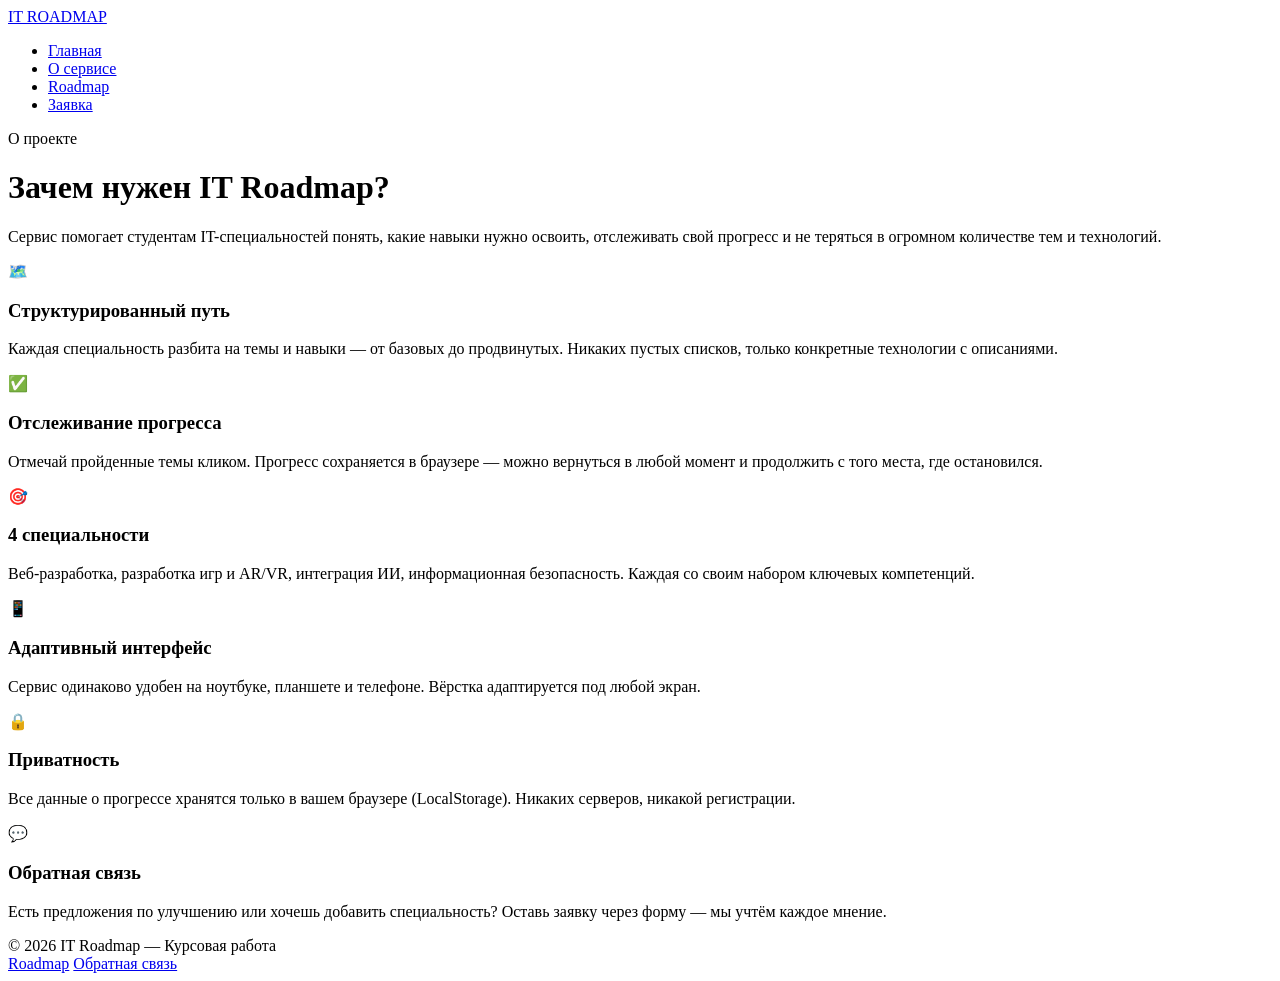
==== college-roadmap/about.html @ 01bc089f ""feat: реализовать полноценный IT-роадмап для студентов колледжа" Описание изменений:  Добавлены все" ====
<!DOCTYPE html>
<html lang="ru">
<head>
  <meta charset="UTF-8">
  <meta name="viewport" content="width=device-width, initial-scale=1.0">
  <title>О сервисе — IT Roadmap</title>
  <link rel="stylesheet" href="css/style.css">
</head>
<body>

<div class="glow-orb glow-1"></div>
<div class="glow-orb glow-2"></div>

<nav class="navbar">
  <a href="index.html" class="nav-logo"><span class="dot"></span>IT ROADMAP</a>
  <ul class="nav-links">
    <li><a href="index.html">Главная</a></li>
    <li><a href="about.html">О сервисе</a></li>
    <li><a href="roadmap.html">Roadmap</a></li>
    <li><a href="form.html">Заявка</a></li>
  </ul>
  <div class="nav-burger"><span></span><span></span><span></span></div>
</nav>

<main class="page">

  <div class="about-hero">
    <div class="section-label">О проекте</div>
    <h1>Зачем нужен IT Roadmap?</h1>
    <p>Сервис помогает студентам IT-специальностей понять, какие навыки нужно освоить, отслеживать свой прогресс и не теряться в огромном количестве тем и технологий.</p>
  </div>

  <div class="about-cards">

    <div class="about-card fade-up">
      <div class="about-card-icon">🗺️</div>
      <h3>Структурированный путь</h3>
      <p>Каждая специальность разбита на темы и навыки — от базовых до продвинутых. Никаких пустых списков, только конкретные технологии с описаниями.</p>
    </div>

    <div class="about-card fade-up">
      <div class="about-card-icon">✅</div>
      <h3>Отслеживание прогресса</h3>
      <p>Отмечай пройденные темы кликом. Прогресс сохраняется в браузере — можно вернуться в любой момент и продолжить с того места, где остановился.</p>
    </div>

    <div class="about-card fade-up">
      <div class="about-card-icon">🎯</div>
      <h3>4 специальности</h3>
      <p>Веб-разработка, разработка игр и AR/VR, интеграция ИИ, информационная безопасность. Каждая со своим набором ключевых компетенций.</p>
    </div>

    <div class="about-card fade-up">
      <div class="about-card-icon">📱</div>
      <h3>Адаптивный интерфейс</h3>
      <p>Сервис одинаково удобен на ноутбуке, планшете и телефоне. Вёрстка адаптируется под любой экран.</p>
    </div>

    <div class="about-card fade-up">
      <div class="about-card-icon">🔒</div>
      <h3>Приватность</h3>
      <p>Все данные о прогрессе хранятся только в вашем браузере (LocalStorage). Никаких серверов, никакой регистрации.</p>
    </div>

    <div class="about-card fade-up">
      <div class="about-card-icon">💬</div>
      <h3>Обратная связь</h3>
      <p>Есть предложения по улучшению или хочешь добавить специальность? Оставь заявку через форму — мы учтём каждое мнение.</p>
    </div>

  </div>

</main>

<footer style="border-top:1px solid var(--border)">
  <div class="site-footer">
    <span class="footer-text">© 2026 IT Roadmap — Курсовая работа</span>
    <div class="footer-links">
      <a href="roadmap.html">Roadmap</a>
      <a href="form.html">Обратная связь</a>
    </div>
  </div>
</footer>

<script src="js/main.js"></script>
</body>
</html>
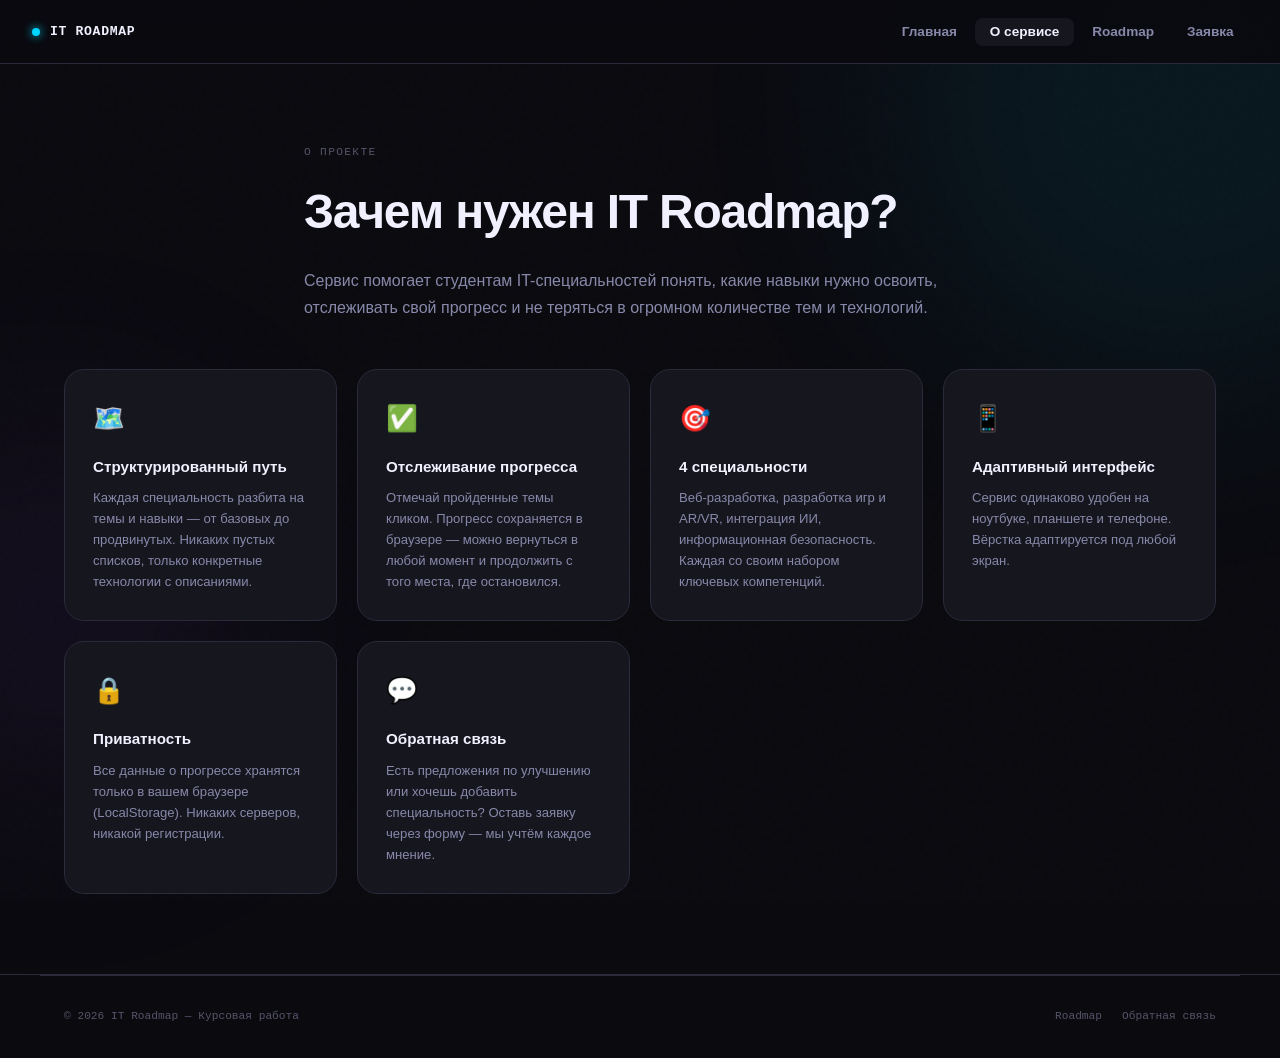
==== commit f1e56e79: "Fix asset paths and update comments in Russian" ====
--- a/college-roadmap/about.html
+++ b/college-roadmap/about.html
@@ -4,7 +4,7 @@
   <meta charset="UTF-8">
   <meta name="viewport" content="width=device-width, initial-scale=1.0">
   <title>О сервисе — IT Roadmap</title>
-  <link rel="stylesheet" href="css/style.css">
+  <link rel="stylesheet" href="/css/style.css">
 </head>
 <body>
 
@@ -82,6 +82,6 @@
   </div>
 </footer>
 
-<script src="js/main.js"></script>
+<script src="/js/main.js"></script>
 </body>
 </html>
--- a/css/style.css
+++ b/css/style.css
@@ -0,0 +1,185 @@
+@import url('https://fonts.googleapis.com/css2?family=Space+Mono:wght@400;700&family=Syne:wght@400;600;700;800&display=swap');
+
+:root {
+  --bg-base:      #0a0a0f;
+  --bg-surface:   #111118;
+  --bg-card:      #16161f;
+  --bg-card-hover:#1c1c28;
+  --border:       #2a2a3a;
+  --border-glow:  #3a3a55;
+  --text-primary:   #f0f0ff;
+  --text-secondary: #8888aa;
+  --text-muted:     #55556a;
+  --accent-web:      #00d4ff;
+  --accent-game:     #ff6b35;
+  --accent-ai:       #a855f7;
+  --accent-security: #22c55e;
+  --font-display: 'Syne', sans-serif;
+  --font-mono:    'Space Mono', monospace;
+  --radius: 12px;
+  --radius-lg: 20px;
+  --transition: 0.22s cubic-bezier(0.4,0,0.2,1);
+}
+
+*,*::before,*::after{box-sizing:border-box;margin:0;padding:0}
+html{scroll-behavior:smooth}
+body{background:var(--bg-base);color:var(--text-primary);font-family:var(--font-display);line-height:1.6;min-height:100vh;overflow-x:hidden}
+a{color:inherit;text-decoration:none}
+ul{list-style:none}
+
+body::before{content:'';position:fixed;inset:0;background-image:url("data:image/svg+xml,%3Csvg viewBox='0 0 200 200' xmlns='http://www.w3.org/2000/svg'%3E%3Cfilter id='n'%3E%3CfeTurbulence type='fractalNoise' baseFrequency='0.9' numOctaves='4'/%3E%3C/filter%3E%3Crect width='100%25' height='100%25' filter='url(%23n)' opacity='0.04'/%3E%3C/svg%3E");pointer-events:none;z-index:0;opacity:.4}
+
+.glow-orb{position:fixed;border-radius:50%;filter:blur(120px);pointer-events:none;z-index:0;opacity:.07}
+.glow-1{width:600px;height:600px;background:var(--accent-web);top:-200px;right:-200px}
+.glow-2{width:400px;height:400px;background:var(--accent-ai);bottom:10%;left:-150px}
+
+/* NAV */
+.navbar{position:fixed;top:0;left:0;right:0;z-index:100;display:flex;align-items:center;justify-content:space-between;padding:0 2rem;height:64px;background:rgba(10,10,15,.88);backdrop-filter:blur(20px);-webkit-backdrop-filter:blur(20px);border-bottom:1px solid var(--border)}
+.nav-logo{font-family:var(--font-mono);font-size:.82rem;font-weight:700;letter-spacing:.05em;display:flex;align-items:center;gap:10px}
+.nav-logo .dot{width:8px;height:8px;border-radius:50%;background:var(--accent-web);box-shadow:0 0 10px var(--accent-web);animation:pulse 2s ease-in-out infinite}
+@keyframes pulse{0%,100%{opacity:1;transform:scale(1)}50%{opacity:.5;transform:scale(.8)}}
+.nav-links{display:flex;align-items:center;gap:.25rem}
+.nav-links a{padding:.4rem .9rem;border-radius:8px;font-size:.85rem;font-weight:600;color:var(--text-secondary);transition:color var(--transition),background var(--transition)}
+.nav-links a:hover,.nav-links a.active{color:var(--text-primary);background:var(--bg-card)}
+.nav-burger{display:none;flex-direction:column;gap:5px;cursor:pointer;padding:6px}
+.nav-burger span{display:block;width:22px;height:2px;background:var(--text-secondary);border-radius:2px;transition:var(--transition)}
+
+.page{padding-top:64px;min-height:100vh;position:relative;z-index:1}
+.container{max-width:1200px;margin:0 auto;padding:0 1.5rem}
+
+/* HERO */
+.hero{padding:6rem 1.5rem 4rem;text-align:center;max-width:1200px;margin:0 auto}
+.hero-badge{display:inline-flex;align-items:center;gap:8px;padding:6px 16px;border:1px solid var(--border);border-radius:100px;font-family:var(--font-mono);font-size:.72rem;color:var(--text-muted);letter-spacing:.08em;margin-bottom:2rem;background:var(--bg-surface)}
+.hero h1{font-size:clamp(2.8rem,6vw,5rem);font-weight:800;line-height:1.05;letter-spacing:-.03em;margin-bottom:1.5rem}
+.hero h1 .accent{background:linear-gradient(135deg,var(--accent-web),var(--accent-ai));-webkit-background-clip:text;-webkit-text-fill-color:transparent;background-clip:text}
+.hero-desc{font-size:1.05rem;color:var(--text-secondary);max-width:520px;margin:0 auto 3rem}
+.hero-cta{display:flex;gap:1rem;justify-content:center;flex-wrap:wrap}
+
+/* BUTTONS */
+.btn{display:inline-flex;align-items:center;gap:8px;padding:.75rem 1.75rem;border-radius:var(--radius);font-family:var(--font-display);font-size:.9rem;font-weight:700;cursor:pointer;border:none;transition:all var(--transition);letter-spacing:.02em}
+.btn-primary{background:var(--text-primary);color:var(--bg-base)}
+.btn-primary:hover{background:#fff;transform:translateY(-2px);box-shadow:0 8px 24px rgba(240,240,255,.15)}
+.btn-outline{background:transparent;color:var(--text-secondary);border:1px solid var(--border)}
+.btn-outline:hover{color:var(--text-primary);border-color:var(--border-glow);background:var(--bg-card);transform:translateY(-2px)}
+
+/* STATS */
+.stats-row{display:flex;gap:2.5rem;padding:2.5rem 1.5rem;max-width:1200px;margin:0 auto;border-top:1px solid var(--border);border-bottom:1px solid var(--border);flex-wrap:wrap}
+.stat-value{font-size:2rem;font-weight:800;letter-spacing:-.03em}
+.stat-label{font-size:.78rem;color:var(--text-muted);font-family:var(--font-mono)}
+
+/* CARDS GRID */
+.specialties-grid{display:grid;grid-template-columns:repeat(auto-fit,minmax(260px,1fr));gap:1.25rem;padding:2.5rem 1.5rem 5rem;max-width:1200px;margin:0 auto}
+.specialty-card{background:var(--bg-card);border:1px solid var(--border);border-radius:var(--radius-lg);padding:1.75rem;cursor:pointer;transition:all var(--transition);position:relative;overflow:hidden}
+.specialty-card::before{content:'';position:absolute;top:0;left:0;right:0;height:2px;background:var(--card-color,#fff);opacity:0;transition:opacity var(--transition)}
+.specialty-card:hover{background:var(--bg-card-hover);border-color:var(--border-glow);transform:translateY(-4px);box-shadow:0 16px 40px rgba(0,0,0,.4)}
+.specialty-card:hover::before{opacity:1}
+.card-icon{font-size:2rem;margin-bottom:1rem;display:block}
+.card-code{font-family:var(--font-mono);font-size:.7rem;color:var(--text-muted);letter-spacing:.06em;margin-bottom:.4rem}
+.card-title{font-size:1rem;font-weight:700;margin-bottom:.65rem;line-height:1.3}
+.card-desc{font-size:.82rem;color:var(--text-secondary);line-height:1.5;margin-bottom:1.25rem}
+.card-progress{display:flex;align-items:center;gap:10px}
+.progress-bar{flex:1;height:3px;background:var(--border);border-radius:2px;overflow:hidden}
+.progress-fill{height:100%;background:var(--card-color,#fff);border-radius:2px;transition:width .6s cubic-bezier(.4,0,.2,1)}
+.progress-text{font-family:var(--font-mono);font-size:.7rem;color:var(--text-muted);white-space:nowrap}
+
+/* ROADMAP PAGE */
+.page-header{padding:3.5rem 1.5rem 2rem;max-width:1200px;margin:0 auto}
+.section-label{font-family:var(--font-mono);font-size:.7rem;color:var(--text-muted);letter-spacing:.12em;text-transform:uppercase;margin-bottom:.75rem}
+.section-title{font-size:clamp(1.6rem,3vw,2.4rem);font-weight:800;letter-spacing:-.02em;margin-bottom:.75rem}
+.section-subtitle{font-size:.95rem;color:var(--text-secondary)}
+
+.filter-bar{display:flex;gap:.5rem;flex-wrap:wrap;padding:0 1.5rem 2rem;max-width:1200px;margin:0 auto}
+.filter-btn{padding:.45rem 1.1rem;border-radius:100px;font-size:.8rem;font-weight:600;font-family:var(--font-display);cursor:pointer;border:1px solid var(--border);background:var(--bg-surface);color:var(--text-secondary);transition:all var(--transition)}
+.filter-btn:hover{border-color:var(--border-glow);color:var(--text-primary)}
+.filter-btn.active{background:var(--text-primary);color:var(--bg-base);border-color:var(--text-primary)}
+
+.roadmap-content{max-width:1200px;margin:0 auto;padding:0 1.5rem 5rem}
+
+.specialty-section{margin-bottom:2rem;border:1px solid var(--border);border-radius:var(--radius-lg);overflow:hidden;transition:border-color var(--transition)}
+.specialty-section:hover{border-color:var(--border-glow)}
+.spec-section-header{display:flex;align-items:center;gap:1rem;padding:1.25rem 1.5rem;background:var(--bg-surface);cursor:pointer;user-select:none}
+.spec-header-left{display:flex;align-items:center;gap:1rem;flex:1}
+.spec-icon{width:42px;height:42px;border-radius:10px;display:flex;align-items:center;justify-content:center;font-size:1.3rem;background:var(--bg-card);border:1px solid var(--border);flex-shrink:0}
+.spec-info-code{font-family:var(--font-mono);font-size:.62rem;color:var(--text-muted);letter-spacing:.06em}
+.spec-info-title{font-size:.95rem;font-weight:700;margin-top:2px}
+.spec-header-right{display:flex;align-items:center;gap:1rem;flex-shrink:0}
+.spec-stats{font-family:var(--font-mono);font-size:.72rem;color:var(--text-secondary)}
+.collapse-icon{width:22px;height:22px;border-radius:6px;background:var(--bg-card);border:1px solid var(--border);display:flex;align-items:center;justify-content:center;transition:transform var(--transition);font-size:.65rem;color:var(--text-muted)}
+.specialty-section.collapsed .collapse-icon{transform:rotate(-90deg)}
+
+.skills-grid{display:grid;grid-template-columns:repeat(auto-fill,minmax(230px,1fr));gap:1px;background:var(--border)}
+.specialty-section.collapsed .skills-grid{display:none}
+
+.skill-card{background:var(--bg-card);padding:1.2rem;cursor:pointer;transition:background var(--transition);position:relative}
+.skill-card:hover{background:var(--bg-card-hover)}
+.skill-card.done{background:rgba(10,10,15,.6)}
+.skill-card.done .skill-title{color:var(--text-muted);text-decoration:line-through;text-decoration-color:var(--border-glow)}
+.skill-check{position:absolute;top:1rem;right:1rem;width:20px;height:20px;border-radius:6px;border:1.5px solid var(--border);display:flex;align-items:center;justify-content:center;transition:all var(--transition);font-size:.6rem;color:transparent}
+.skill-card.done .skill-check{background:var(--card-color);border-color:var(--card-color);color:#fff;box-shadow:0 0 10px color-mix(in srgb,var(--card-color) 40%,transparent)}
+.skill-category{font-family:var(--font-mono);font-size:.62rem;color:var(--text-muted);letter-spacing:.06em;margin-bottom:5px;text-transform:uppercase}
+.skill-title{font-size:.88rem;font-weight:700;margin-bottom:5px;padding-right:28px;line-height:1.3;transition:color var(--transition)}
+.skill-desc{font-size:.76rem;color:var(--text-secondary);line-height:1.5}
+
+/* ABOUT */
+.about-hero{padding:5rem 1.5rem 3rem;max-width:720px;margin:0 auto}
+.about-hero h1{font-size:clamp(2rem,4vw,3rem);font-weight:800;letter-spacing:-.025em;margin-bottom:1rem}
+.about-hero p{color:var(--text-secondary);font-size:1rem;line-height:1.7}
+.about-cards{display:grid;grid-template-columns:repeat(auto-fit,minmax(270px,1fr));gap:1.25rem;max-width:1200px;margin:0 auto;padding:0 1.5rem 5rem}
+.about-card{background:var(--bg-card);border:1px solid var(--border);border-radius:var(--radius-lg);padding:1.75rem}
+.about-card-icon{font-size:1.6rem;margin-bottom:1rem}
+.about-card h3{font-size:.95rem;font-weight:700;margin-bottom:.5rem}
+.about-card p{font-size:.82rem;color:var(--text-secondary);line-height:1.6}
+
+/* FORM */
+.form-page{max-width:620px;margin:0 auto;padding:4rem 1.5rem 5rem}
+.form-page h1{font-size:1.9rem;font-weight:800;letter-spacing:-.02em;margin-bottom:.4rem}
+.form-page .subtitle{color:var(--text-secondary);margin-bottom:2.5rem;font-size:.92rem}
+.form-group{margin-bottom:1.4rem}
+.form-label{display:block;font-size:.75rem;font-weight:700;color:var(--text-secondary);letter-spacing:.06em;margin-bottom:.45rem;font-family:var(--font-mono);text-transform:uppercase}
+.form-label .req{color:#ff6b6b;margin-left:2px}
+.form-input,.form-select,.form-textarea{width:100%;padding:.72rem 1rem;background:var(--bg-card);border:1px solid var(--border);border-radius:var(--radius);color:var(--text-primary);font-family:var(--font-display);font-size:.88rem;transition:border-color var(--transition),box-shadow var(--transition);outline:none;appearance:none}
+.form-input:focus,.form-select:focus,.form-textarea:focus{border-color:var(--accent-web);box-shadow:0 0 0 3px rgba(0,212,255,.1)}
+.form-input.error,.form-select.error,.form-textarea.error{border-color:#ff6b6b;box-shadow:0 0 0 3px rgba(255,107,107,.1)}
+.form-textarea{resize:vertical;min-height:110px}
+.form-select{background-image:url("data:image/svg+xml,%3Csvg xmlns='http://www.w3.org/2000/svg' width='12' height='8' viewBox='0 0 12 8'%3E%3Cpath d='M1 1l5 5 5-5' stroke='%2388888aa' stroke-width='1.5' fill='none' stroke-linecap='round'/%3E%3C/svg%3E");background-repeat:no-repeat;background-position:right 1rem center;padding-right:2.5rem}
+.form-error{font-size:.75rem;color:#ff6b6b;margin-top:.35rem;font-family:var(--font-mono);display:none}
+.form-error.show{display:block}
+.char-counter{font-family:var(--font-mono);font-size:.68rem;color:var(--text-muted);text-align:right;margin-top:4px}
+.char-counter.warn{color:#ff6b6b}
+.form-success{display:none;background:rgba(34,197,94,.08);border:1px solid rgba(34,197,94,.25);border-radius:var(--radius);padding:1rem 1.25rem;color:#22c55e;font-size:.88rem;margin-bottom:1.5rem;line-height:1.5}
+.form-success.show{display:block}
+
+/* FOOTER */
+.site-footer{border-top:1px solid var(--border);padding:2rem 1.5rem;display:flex;align-items:center;justify-content:space-between;flex-wrap:wrap;gap:1rem;max-width:1200px;margin:0 auto}
+.footer-text{font-family:var(--font-mono);font-size:.7rem;color:var(--text-muted)}
+.footer-links{display:flex;gap:1.25rem}
+.footer-links a{font-family:var(--font-mono);font-size:.7rem;color:var(--text-muted);transition:color var(--transition)}
+.footer-links a:hover{color:var(--text-secondary)}
+
+/* ANIMATIONS */
+@keyframes fadeInUp{from{opacity:0;transform:translateY(18px)}to{opacity:1;transform:translateY(0)}}
+.fade-up{animation:fadeInUp .45s cubic-bezier(.4,0,.2,1) both}
+.fade-up:nth-child(1){animation-delay:.05s}
+.fade-up:nth-child(2){animation-delay:.1s}
+.fade-up:nth-child(3){animation-delay:.15s}
+.fade-up:nth-child(4){animation-delay:.2s}
+
+/* RESPONSIVE */
+@media(max-width:768px){
+  .navbar{padding:0 1rem}
+  .nav-links{display:none;position:absolute;top:64px;left:0;right:0;background:var(--bg-surface);border-bottom:1px solid var(--border);flex-direction:column;padding:1rem;gap:.25rem}
+  .nav-links.open{display:flex}
+  .nav-links a{padding:.6rem 1rem;width:100%}
+  .nav-burger{display:flex}
+  .hero{padding:4rem 1rem 3rem}
+  .specialties-grid{grid-template-columns:1fr;padding:1.5rem 1rem 3rem}
+  .stats-row{gap:1.5rem;padding:2rem 1rem}
+  .spec-header-right .spec-stats{display:none}
+  .skills-grid{grid-template-columns:1fr}
+  .filter-bar,.roadmap-content,.page-header{padding-left:1rem;padding-right:1rem}
+  .form-page,.about-hero,.about-cards{padding-left:1rem;padding-right:1rem}
+}
+@media(max-width:480px){
+  .hero-cta{flex-direction:column;align-items:center}
+  .btn{width:100%;justify-content:center}
+}
